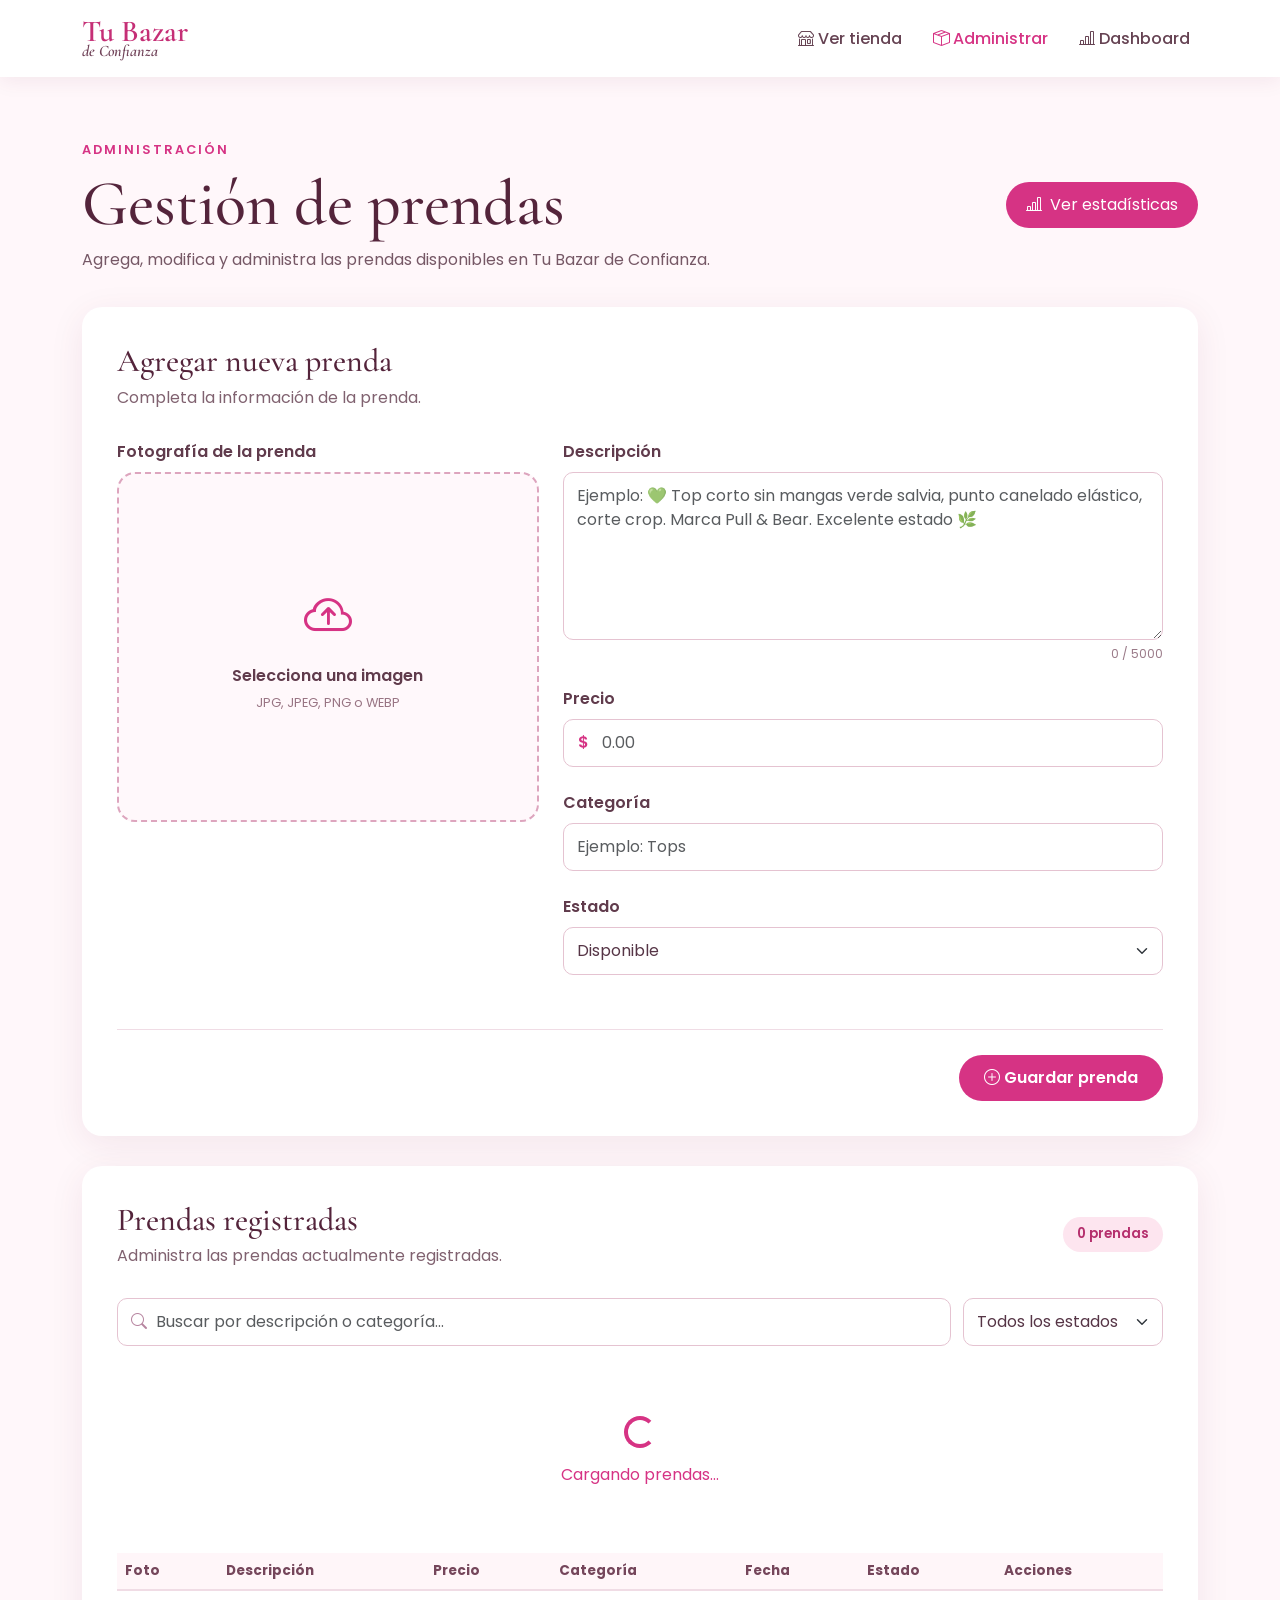
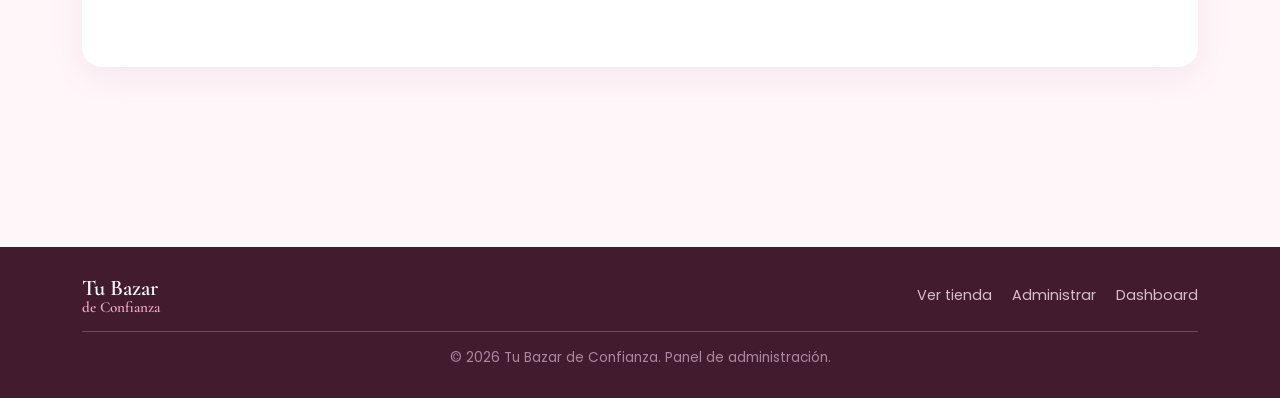
==== admin.html @ 231c1a40 "Add files via upload" ====
<!DOCTYPE html>
<html lang="es">

<head>

    <meta charset="UTF-8">

    <meta
        name="viewport"
        content="width=device-width, initial-scale=1.0"
    >

    <title>Administración | Tu Bazar de Confianza</title>

    <meta
        name="description"
        content="Administración de prendas de Tu Bazar de Confianza."
    >

    <!-- Icono de pestaña -->
    <link rel="icon" type="image/svg+xml" href="img/favicon.svg">

    <!-- Bootstrap -->
    <link
        href="https://cdn.jsdelivr.net/npm/bootstrap@5.3.3/dist/css/bootstrap.min.css"
        rel="stylesheet"
    >

    <!-- Bootstrap Icons -->
    <link
        rel="stylesheet"
        href="https://cdn.jsdelivr.net/npm/bootstrap-icons@1.11.3/font/bootstrap-icons.min.css"
    >

    <!-- Fuentes -->
    <link rel="preconnect" href="https://fonts.googleapis.com">

    <link
        rel="preconnect"
        href="https://fonts.gstatic.com"
        crossorigin
    >

    <link
        href="https://fonts.googleapis.com/css2?family=Cormorant+Garamond:ital,wght@0,500;0,600;1,500&family=Poppins:wght@400;500;600&display=swap"
        rel="stylesheet"
    >

    <!-- CSS -->
    <link rel="stylesheet" href="css/admin.css">

</head>


<body>


<!-- ==================================================
     NAVBAR
================================================== -->

<nav class="navbar navbar-expand-lg navbar-admin">

    <div class="container">

        <a
            href="index.html"
            class="navbar-brand"
        >
            Tu Bazar
            <span>de Confianza</span>
        </a>


        <button
            class="navbar-toggler"
            type="button"
            data-bs-toggle="collapse"
            data-bs-target="#menuAdmin"
        >
            <span class="navbar-toggler-icon"></span>
        </button>


        <div
            class="collapse navbar-collapse"
            id="menuAdmin"
        >

            <ul class="navbar-nav ms-auto">

                <li class="nav-item">

                    <a
                        href="ropa.html"
                        class="nav-link"
                    >
                        <i class="bi bi-shop"></i>
                        Ver tienda
                    </a>

                </li>


                <li class="nav-item">

                    <a
                        href="admin.html"
                        class="nav-link active"
                    >
                        <i class="bi bi-box-seam"></i>
                        Administrar
                    </a>

                </li>


                <li class="nav-item">

                    <a
                        href="dashboard.html"
                        class="nav-link"
                    >
                        <i class="bi bi-bar-chart-line"></i>
                        Dashboard
                    </a>

                </li>

            </ul>

        </div>

    </div>

</nav>



<!-- ==================================================
     CONTENIDO
================================================== -->

<main class="admin-main">

    <div class="container">


        <!-- Encabezado -->

        <div class="admin-header">

            <div>

                <span class="titulo-pequeno">
                    Administración
                </span>

                <h1>
                    Gestión de prendas
                </h1>

                <p>
                    Agrega, modifica y administra las prendas
                    disponibles en Tu Bazar de Confianza.
                </p>

            </div>


            <a
                href="dashboard.html"
                class="btn-dashboard"
            >
                <i class="bi bi-bar-chart-line"></i>
                Ver estadísticas
            </a>

        </div>



        <!-- ==================================================
             FORMULARIO
        ================================================== -->

        <section class="admin-card">

            <div class="admin-card-header">

                <div>

                    <h2 id="tituloFormulario">
                        Agregar nueva prenda
                    </h2>

                    <p>
                        Completa la información de la prenda.
                    </p>

                </div>

            </div>


            <form
                id="formProducto"
                enctype="multipart/form-data"
            >

                <!-- ID oculto para edición -->

                <input
                    type="hidden"
                    id="productoId"
                >


                <div class="row g-4">


                    <!-- FOTO -->

                    <div class="col-lg-5">

                        <label
                            for="foto"
                            class="form-label"
                        >
                            Fotografía de la prenda
                        </label>


                        <div
                            class="zona-imagen"
                            id="zonaImagen"
                        >

                            <i class="bi bi-cloud-arrow-up"></i>

                            <p>
                                Selecciona una imagen
                            </p>

                            <span>
                                JPG, JPEG, PNG o WEBP
                            </span>

                            <input
                                type="file"
                                id="foto"
                                name="foto"
                                accept="image/jpeg,image/png,image/webp"
                            >

                        </div>


                        <!-- Vista previa -->

                        <div
                            id="previewContainer"
                            class="preview-container d-none"
                        >

                            <img
                                id="previewImagen"
                                src=""
                                alt="Vista previa"
                            >

                            <button
                                type="button"
                                id="quitarImagen"
                                class="btn-quitar-imagen"
                            >
                                <i class="bi bi-x"></i>
                            </button>

                        </div>

                    </div>



                    <!-- INFORMACIÓN -->

                    <div class="col-lg-7">


                        <!-- DESCRIPCIÓN -->

                        <div class="mb-4">

                            <label
                                for="descripcion"
                                class="form-label"
                            >
                                Descripción
                            </label>

                            <textarea
                                id="descripcion"
                                name="descripcion"
                                class="form-control"
                                rows="6"
                                maxlength="5000"
                                placeholder="Ejemplo: 💚 Top corto sin mangas verde salvia, punto canelado elástico, corte crop. Marca Pull & Bear. Excelente estado 🌿"
                                required
                            ></textarea>

                            <div class="contador">
                                <span id="contadorCaracteres">
                                    0
                                </span>
                                / 5000
                            </div>

                        </div>



                        <!-- PRECIO -->

                        <div class="mb-4">

                            <label
                                for="precio"
                                class="form-label"
                            >
                                Precio
                            </label>

                            <div class="input-precio">

                                <span>
                                    $
                                </span>

                                <input
                                    type="number"
                                    id="precio"
                                    name="precio"
                                    class="form-control"
                                    min="0"
                                    max="99999999"
                                    step="0.01"
                                    placeholder="0.00"
                                    required
                                >

                            </div>

                        </div>



                        <!-- CATEGORÍA -->

                        <div class="mb-4">

                            <label
                                for="categoria"
                                class="form-label"
                            >
                                Categoría
                            </label>

                            <input
                                type="text"
                                id="categoria"
                                name="categoria"
                                class="form-control"
                                maxlength="100"
                                placeholder="Ejemplo: Tops"
                                required
                            >

                        </div>



                        <!-- ESTADO -->

                        <div class="mb-4">

                            <label
                                for="estado"
                                class="form-label"
                            >
                                Estado
                            </label>

                            <select
                                id="estado"
                                name="estado"
                                class="form-select"
                                required
                            >

                                <option value="disponible">
                                    Disponible
                                </option>

                                <option value="apartado">
                                    Apartado
                                </option>

                                <option value="comprado">
                                    Comprado
                                </option>

                            </select>

                        </div>


                    </div>

                </div>



                <!-- BOTONES -->

                <div class="acciones-formulario">

                    <button
                        type="button"
                        id="btnCancelar"
                        class="btn-cancelar d-none"
                    >
                        Cancelar
                    </button>


                    <button
                        type="submit"
                        id="btnGuardar"
                        class="btn-guardar"
                    >
                        <i class="bi bi-plus-circle"></i>

                        Guardar prenda

                    </button>

                </div>

            </form>

        </section>



        <!-- ==================================================
             LISTADO
        ================================================== -->

        <section class="admin-card">

            <div class="admin-card-header">

                <div>

                    <h2>
                        Prendas registradas
                    </h2>

                    <p>
                        Administra las prendas actualmente registradas.
                    </p>

                </div>

                <span
                    id="totalProductos"
                    class="contador-productos"
                >
                    0 prendas
                </span>

            </div>


            <!-- Filtros de la tabla -->

            <div
                class="filtros-tabla"
                id="filtrosTabla"
            >

                <div class="filtro-busqueda">

                    <i class="bi bi-search"></i>

                    <input
                        type="text"
                        id="buscarProducto"
                        class="form-control"
                        placeholder="Buscar por descripción o categoría..."
                    >

                </div>

                <select
                    id="filtroEstado"
                    class="form-select filtro-estado-select"
                >

                    <option value="todos">
                        Todos los estados
                    </option>

                    <option value="disponible">
                        Disponible
                    </option>

                    <option value="apartado">
                        Apartado
                    </option>

                    <option value="comprado">
                        Comprado
                    </option>

                </select>

            </div>


            <!-- Loader -->

            <div
                id="loaderAdmin"
                class="loader-admin"
            >

                <div class="spinner-border"></div>

                <p>
                    Cargando prendas...
                </p>

            </div>


            <!-- Tabla -->

            <div
                class="table-responsive"
                id="tablaContainer"
            >

                <table class="table tabla-productos">

                    <thead>

                        <tr>

                            <th>
                                Foto
                            </th>

                            <th>
                                Descripción
                            </th>

                            <th>
                                Precio
                            </th>

                            <th>
                                Categoría
                            </th>

                            <th>
                                Fecha
                            </th>

                            <th>
                                Estado
                            </th>

                            <th>
                                Acciones
                            </th>

                        </tr>

                    </thead>

                    <tbody id="tablaProductos">

                    </tbody>

                </table>

            </div>


            <!-- Paginación -->

            <nav
                id="paginacionContenedor"
                aria-label="Paginación de prendas registradas"
            >

                <ul
                    class="pagination justify-content-center"
                    id="paginacionProductos"
                >

                </ul>

            </nav>


            <!-- Sin productos -->

            <div
                id="sinProductos"
                class="sin-productos d-none"
            >

                <i class="bi bi-bag-x"></i>

                <h3>
                    Todavía no hay prendas
                </h3>

                <p>
                    Agrega la primera prenda utilizando el formulario.
                </p>

            </div>

        </section>

    </div>

</main>



<!-- ==================================================
     FOOTER
================================================== -->

<footer class="footer-panel">

    <div class="container">

        <div class="footer-panel-marca">

            Tu Bazar
            <span>de Confianza</span>

        </div>

        <nav class="footer-panel-links">

            <a href="ropa.html">Ver tienda</a>
            <a href="admin.html">Administrar</a>
            <a href="dashboard.html">Dashboard</a>

        </nav>

        <p class="footer-panel-copy">
            © <span id="anioActual">2026</span> Tu Bazar de Confianza. Panel de administración.
        </p>

    </div>

</footer>



<!-- ==================================================
     MODAL CONFIRMACIÓN ELIMINAR
================================================== -->

<div
    class="modal fade"
    id="modalEliminar"
    tabindex="-1"
>

    <div class="modal-dialog modal-dialog-centered">

        <div class="modal-content">

            <div class="modal-header">

                <h5 class="modal-title">
                    Eliminar prenda
                </h5>

                <button
                    type="button"
                    class="btn-close"
                    data-bs-dismiss="modal"
                ></button>

            </div>

            <div class="modal-body">

                <p>
                    ¿Estás seguro de que deseas eliminar esta prenda?
                </p>

                <p class="text-muted">
                    Esta acción no se puede deshacer.
                </p>

            </div>

            <div class="modal-footer">

                <button
                    type="button"
                    class="btn btn-secondary"
                    data-bs-dismiss="modal"
                >
                    Cancelar
                </button>

                <button
                    type="button"
                    id="btnConfirmarEliminar"
                    class="btn btn-danger"
                >
                    Eliminar
                </button>

            </div>

        </div>

    </div>

</div>



<!-- Toast -->

<div
    class="toast-container position-fixed bottom-0 end-0 p-3"
>

    <div
        id="toastAdmin"
        class="toast"
        role="alert"
    >

        <div class="toast-header">

            <strong class="me-auto">
                Tu Bazar de Confianza
            </strong>

            <button
                type="button"
                class="btn-close"
                data-bs-dismiss="toast"
            ></button>

        </div>

        <div
            class="toast-body"
            id="toastMensaje"
        >
        </div>

    </div>

</div>



<!-- Bootstrap -->

<script
    src="https://cdn.jsdelivr.net/npm/bootstrap@5.3.3/dist/js/bootstrap.bundle.min.js">
</script>


<!-- JS -->

<script type="module" src="js/admin.js"></script>


<!-- Año dinámico del footer -->

<script>
    document.getElementById("anioActual").textContent =
        new Date().getFullYear();
</script>

</body>

</html>
---- css/admin.css ----
* {
    box-sizing: border-box;
}

body {
    margin: 0;

    font-family: "Poppins", sans-serif;

    background: #fff7fa;

    color: #563546;
}


/* =========================================
   NAVBAR
========================================= */

.navbar-admin {
    background: white;

    padding: 14px 0;

    box-shadow:
        0 3px 20px rgba(100, 30, 65, 0.08);
}

.navbar-brand {
    font-family: "Cormorant Garamond", serif;

    font-size: 1.9rem;

    font-weight: 600;

    line-height: 0.85;

    color: #c52f76;

    text-decoration: none;
}

.navbar-brand span {
    display: block;

    font-size: 1rem;

    font-style: italic;

    color: #704258;
}

.navbar-admin .nav-link {
    color: #654252;

    font-weight: 500;

    margin-left: 15px;
}

.navbar-admin .nav-link:hover,
.navbar-admin .nav-link.active {
    color: #d63384;
}


/* =========================================
   CONTENIDO
========================================= */

.admin-main {
    padding: 60px 0 90px;
}

.admin-header {
    display: flex;

    justify-content: space-between;

    align-items: center;

    gap: 30px;

    margin-bottom: 35px;
}

.titulo-pequeno {
    color: #d63384;

    text-transform: uppercase;

    letter-spacing: 2px;

    font-size: 0.8rem;

    font-weight: 600;
}

.admin-header h1 {
    font-family: "Cormorant Garamond", serif;

    color: #54243b;

    font-size: clamp(2.8rem, 5vw, 4rem);

    margin: 5px 0;
}

.admin-header p {
    color: #765866;

    margin: 0;
}

.btn-dashboard {
    display: inline-flex;

    align-items: center;

    gap: 8px;

    padding: 11px 20px;

    border-radius: 30px;

    color: white;

    background: #d63384;

    text-decoration: none;

    white-space: nowrap;

    transition: 0.3s;
}

.btn-dashboard:hover {
    color: white;

    background: #b52f6d;

    transform: translateY(-2px);
}


/* =========================================
   CARD
========================================= */

.admin-card {
    background: white;

    border-radius: 20px;

    padding: 35px;

    margin-bottom: 30px;

    box-shadow:
        0 8px 35px rgba(100, 30, 65, 0.08);
}

.admin-card-header {
    display: flex;

    justify-content: space-between;

    align-items: center;

    gap: 20px;

    margin-bottom: 30px;
}

.admin-card-header h2 {
    font-family: "Cormorant Garamond", serif;

    font-size: 2rem;

    color: #54243b;

    margin: 0;
}

.admin-card-header p {
    color: #806270;

    margin: 5px 0 0;
}

.contador-productos {
    padding: 7px 14px;

    border-radius: 20px;

    background: #fde5ef;

    color: #b52f6d;

    font-size: 0.85rem;

    font-weight: 600;

    white-space: nowrap;
}


/* =========================================
   FORMULARIO
========================================= */

.form-label {
    font-weight: 600;

    color: #603b4c;

    margin-bottom: 8px;
}

.form-control,
.form-select {
    border: 1px solid #e5c3d1;

    border-radius: 10px;

    padding: 11px 13px;

    color: #563546;
}

.form-control:focus,
.form-select:focus {
    border-color: #d63384;

    box-shadow:
        0 0 0 0.2rem rgba(214, 51, 132, 0.12);
}

textarea.form-control {
    resize: vertical;
}

.contador {
    text-align: right;

    font-size: 0.75rem;

    color: #9a7a88;

    margin-top: 5px;
}


/* =========================================
   PRECIO
========================================= */

.input-precio {
    display: flex;

    align-items: center;

    border: 1px solid #e5c3d1;

    border-radius: 10px;

    overflow: hidden;
}

.input-precio span {
    padding-left: 14px;

    color: #d63384;

    font-weight: 600;
}

.input-precio input {
    border: none;

    box-shadow: none !important;
}


/* =========================================
   SUBIR IMAGEN
========================================= */

.zona-imagen {
    position: relative;

    height: 350px;

    display: flex;

    flex-direction: column;

    align-items: center;

    justify-content: center;

    text-align: center;

    border: 2px dashed #dda5be;

    border-radius: 18px;

    background: #fff8fb;

    cursor: pointer;

    overflow: hidden;

    transition: 0.3s;
}

.zona-imagen:hover {
    border-color: #d63384;

    background: #fff1f7;
}

.zona-imagen i {
    font-size: 3rem;

    color: #d63384;

    margin-bottom: 10px;
}

.zona-imagen p {
    margin: 0;

    font-weight: 600;

    color: #603b4c;
}

.zona-imagen span {
    font-size: 0.8rem;

    color: #997584;

    margin-top: 5px;
}

.zona-imagen input {
    position: absolute;

    inset: 0;

    opacity: 0;

    cursor: pointer;
}


/* =========================================
   PREVIEW
========================================= */

.preview-container {
    position: relative;

    height: 350px;

    border-radius: 18px;

    overflow: hidden;

    background: #f9edf3;
}

.preview-container img {
    width: 100%;

    height: 100%;

    object-fit: cover;
}

.btn-quitar-imagen {
    position: absolute;

    top: 12px;

    right: 12px;

    width: 38px;

    height: 38px;

    display: flex;

    align-items: center;

    justify-content: center;

    border: none;

    border-radius: 50%;

    color: white;

    background: rgba(80, 20, 45, 0.75);

    font-size: 1.1rem;
}


/* =========================================
   BOTONES FORMULARIO
========================================= */

.acciones-formulario {
    display: flex;

    justify-content: flex-end;

    gap: 10px;

    margin-top: 30px;

    padding-top: 25px;

    border-top: 1px solid #f0dce5;
}

.btn-guardar {
    border: none;

    border-radius: 30px;

    padding: 11px 25px;

    background: #d63384;

    color: white;

    font-weight: 600;

    transition: 0.3s;
}

.btn-guardar:hover {
    background: #b52f6d;
}

.btn-cancelar {
    border: 1px solid #d0adbD;

    border-radius: 30px;

    padding: 10px 22px;

    background: white;

    color: #704258;
}


/* =========================================
   FILTROS DE TABLA
========================================= */

.filtros-tabla {
    display: flex;

    flex-wrap: wrap;

    gap: 12px;

    margin-bottom: 20px;
}

.filtro-busqueda {
    position: relative;

    flex: 1 1 260px;
}

.filtro-busqueda i {
    position: absolute;

    top: 50%;

    left: 14px;

    transform: translateY(-50%);

    color: #b785a0;
}

.filtro-busqueda input {
    padding-left: 38px;
}

.filtro-estado-select {
    flex: 0 1 200px;
}


/* =========================================
   TABLA
========================================= */

.tabla-productos {
    vertical-align: middle;

    margin: 0;
}

.tabla-productos thead th {
    color: #75465b;

    background: #fff6f9;

    border-bottom: 2px solid #f0dce5;

    font-size: 0.85rem;

    white-space: nowrap;
}

.tabla-productos tbody td {
    color: #634653;

    border-color: #f3e3ea;
}

.tabla-imagen {
    width: 65px;

    height: 80px;

    object-fit: cover;

    border-radius: 8px;
}


/* =========================================
   PAGINACIÓN
========================================= */

#paginacionContenedor {
    margin-top: 25px;
}

.pagination .page-link {
    color: #a6415f;

    border-color: #f0dce5;
}

.pagination .page-link:hover {
    color: #d63384;

    background-color: #fff6f9;

    border-color: #f0dce5;
}

.pagination .page-item.active .page-link {
    background-color: #d63384;

    border-color: #d63384;

    color: #fff;
}

.pagination .page-item.disabled .page-link {
    color: #c3aab5;

    background-color: #fff;

    border-color: #f0dce5;
}

.descripcion-tabla {
    max-width: 300px;

    white-space: pre-line;

    display: -webkit-box;

    -webkit-line-clamp: 3;

    -webkit-box-orient: vertical;

    overflow: hidden;
}


/* =========================================
   ESTADOS
========================================= */

.estado {
    display: inline-block;

    padding: 5px 10px;

    border-radius: 20px;

    font-size: 0.72rem;

    font-weight: 600;

    text-transform: uppercase;
}

.estado-disponible {
    color: #8c2454;

    background: #f9d9e7;
}

.estado-apartado {
    color: #745700;

    background: #fff0bd;
}

.estado-comprado {
    color: #4d4d4d;

    background: #e3e3e3;
}


/* =========================================
   ACCIONES
========================================= */

.acciones-tabla {
    display: flex;

    gap: 7px;
}

.btn-tabla {
    width: 36px;

    height: 36px;

    display: flex;

    align-items: center;

    justify-content: center;

    border: none;

    border-radius: 8px;

    transition: 0.2s;
}

.btn-editar {
    color: #a82c66;

    background: #fce3ed;
}

.btn-editar:hover {
    background: #d63384;

    color: white;
}

.btn-eliminar {
    color: #a52929;

    background: #fde1e1;
}

.btn-eliminar:hover {
    background: #dc3545;

    color: white;
}


/* =========================================
   LOADER
========================================= */

.loader-admin {
    text-align: center;

    padding: 50px;

    color: #d63384;
}

.loader-admin p {
    margin-top: 10px;
}


/* =========================================
   SIN PRODUCTOS
========================================= */

.sin-productos {
    text-align: center;

    padding: 50px;

    color: #806270;
}

.sin-productos i {
    font-size: 4rem;

    color: #d63384;
}

.sin-productos h3 {
    font-family: "Cormorant Garamond", serif;

    font-size: 2rem;

    color: #54243b;
}


/* =========================================
   RESPONSIVE
========================================= */

@media (max-width: 768px) {

    .admin-main {
        padding: 40px 0 60px;
    }

    .admin-header {
        flex-direction: column;

        align-items: flex-start;
    }

    .admin-card {
        padding: 22px;
    }

    .admin-card-header {
        flex-direction: column;

        align-items: flex-start;
    }

    .zona-imagen,
    .preview-container {
        height: 300px;
    }

    .navbar-admin .nav-link {
        margin-left: 0;
    }

}

@media (max-width: 480px) {

    .admin-header h1 {
        font-size: 2.8rem;
    }

    .acciones-formulario {
        flex-direction: column-reverse;
    }

    .btn-guardar,
    .btn-cancelar {
        width: 100%;
    }

}

/* =========================================
   FOOTER
========================================= */

.footer-panel {
    background: #421c2e;

    color: #d9bdca;

    padding: 30px 0;

    margin-top: 60px;
}

.footer-panel .container {
    display: flex;

    flex-wrap: wrap;

    align-items: center;

    justify-content: space-between;

    gap: 16px;
}

.footer-panel-marca {
    font-family: "Cormorant Garamond", serif;

    font-size: 1.4rem;

    font-weight: 600;

    color: #ffffff;

    line-height: 1;
}

.footer-panel-marca span {
    display: block;

    font-size: 0.95rem;

    color: #f0a8c6;
}

.footer-panel-links {
    display: flex;

    gap: 20px;

    flex-wrap: wrap;
}

.footer-panel-links a {
    color: #d9bdca;

    text-decoration: none;

    font-size: 0.9rem;

    transition: color 0.2s ease;
}

.footer-panel-links a:hover {
    color: #f0a8c6;
}

.footer-panel-copy {
    margin: 0;

    font-size: 0.85rem;

    color: #a988a0;

    width: 100%;

    text-align: center;

    padding-top: 16px;

    border-top: 1px solid #71475a;
}

@media (max-width: 576px) {

    .footer-panel .container {
        flex-direction: column;

        text-align: center;
    }

}
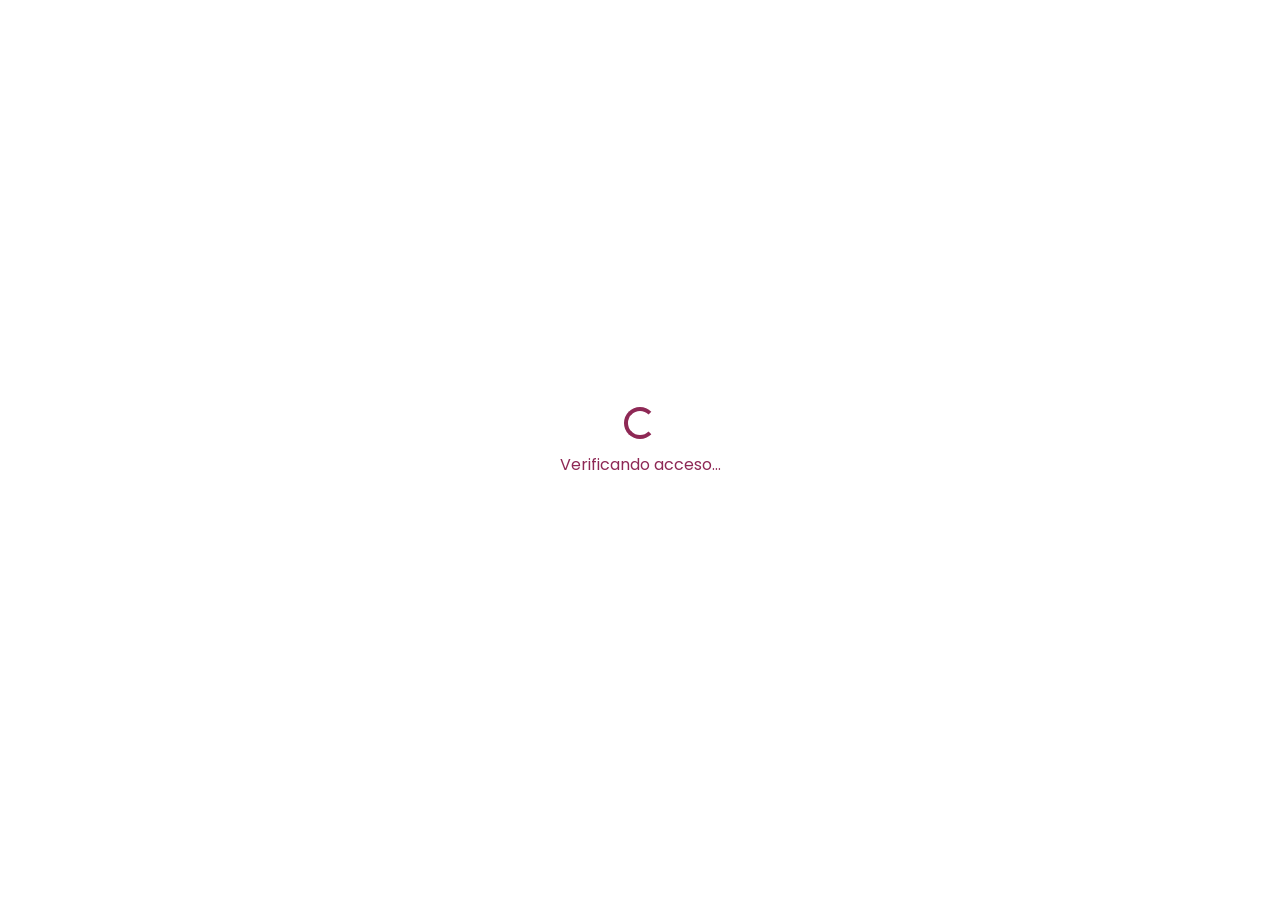
==== commit b4df1094: "Add files via upload" ====
--- a/admin.html
+++ b/admin.html
@@ -49,10 +49,66 @@
     <!-- CSS -->
     <link rel="stylesheet" href="css/admin.css">
 
+    <!-- ==================================================
+         PROTECCIÓN DE ACCESO
+         --------------------------------------------------
+         Mientras se valida si hay una sesión activa en
+         Appwrite, el contenido de administración permanece
+         oculto y se muestra una pantalla de "Verificando
+         acceso...". Si no hay sesión, admin.js redirige a
+         login.html sin llegar a mostrar nada. Esto evita el
+         parpadeo del contenido protegido.
+    ================================================== -->
+
+    <style>
+        .admin-protegido {
+            display: none;
+        }
+
+        .overlay-verificando-sesion {
+            position: fixed;
+            inset: 0;
+            z-index: 200000;
+            display: flex;
+            flex-direction: column;
+            align-items: center;
+            justify-content: center;
+            gap: 14px;
+            background: #fff;
+            font-family: 'Poppins', sans-serif;
+            color: #8e2855;
+        }
+
+        body.sesion-verificada .admin-protegido {
+            display: block;
+        }
+
+        body.sesion-verificada .overlay-verificando-sesion {
+            display: none;
+        }
+    </style>
+
 </head>
 
 
 <body>
+
+
+<!-- Pantalla mostrada mientras se verifica la sesión -->
+
+<div
+    class="overlay-verificando-sesion"
+    id="overlayVerificandoSesion"
+>
+
+    <div class="spinner-border" role="status"></div>
+
+    <p>Verificando acceso…</p>
+
+</div>
+
+
+<div class="admin-protegido">
 
 
 <!-- ==================================================
@@ -124,6 +180,26 @@
                         <i class="bi bi-bar-chart-line"></i>
                         Dashboard
                     </a>
+
+                </li>
+
+
+                <li class="nav-item d-flex align-items-center">
+
+                    <span
+                        id="nombreUsuarioAdmin"
+                        class="nav-link text-muted"
+                    ></span>
+
+                    <button
+                        type="button"
+                        id="btnCerrarSesion"
+                        class="nav-link btn btn-link p-0 ms-2"
+                        title="Cerrar sesión"
+                    >
+                        <i class="bi bi-box-arrow-right"></i>
+                        Salir
+                    </button>
 
                 </li>
 
@@ -781,6 +857,9 @@
 </div>
 
 
+</div> <!-- cierre .admin-protegido -->
+
+
 
 <!-- Bootstrap -->
 
